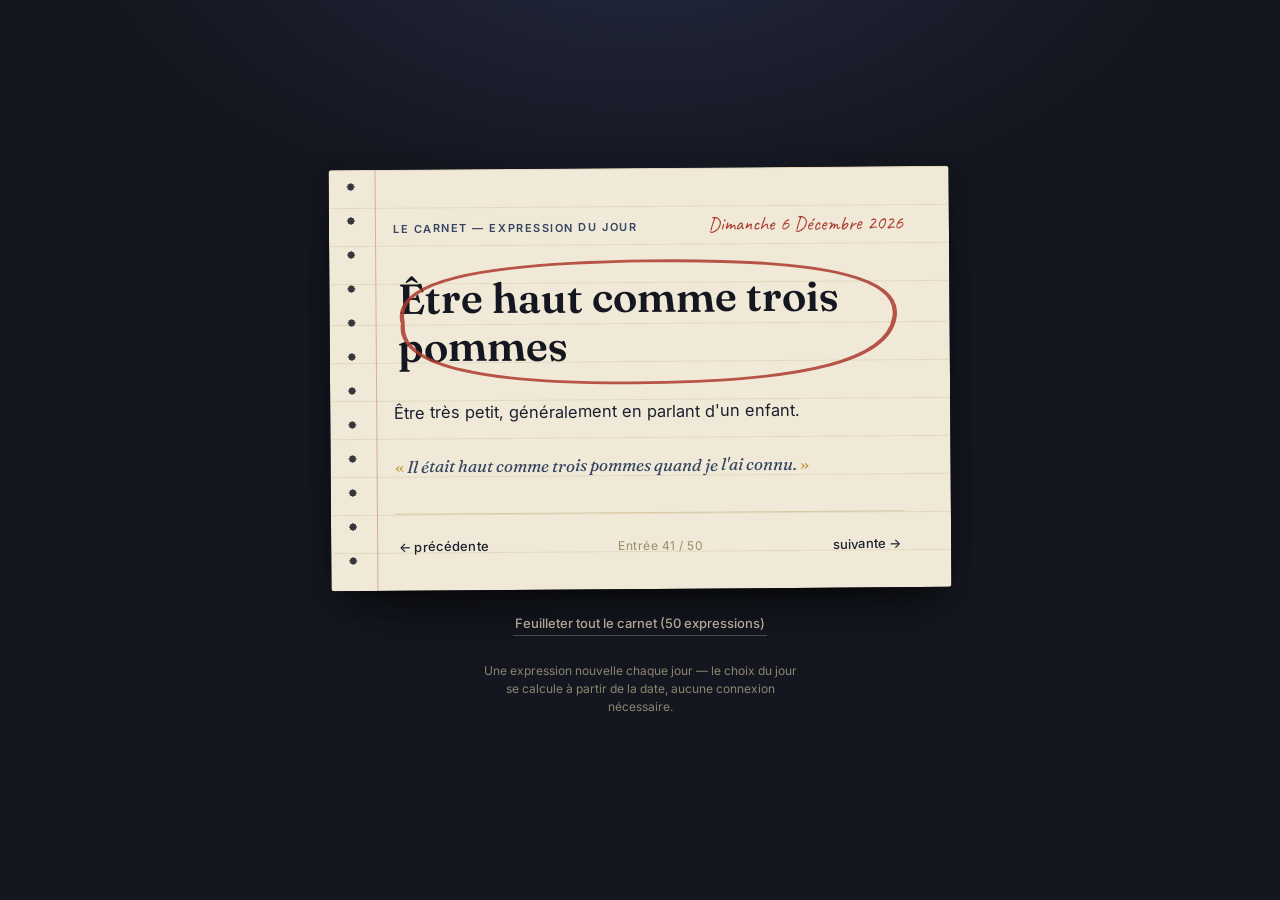
==== index.html @ fdf53a5b "Premier envoi du site" ====
<!DOCTYPE html>
<html lang="fr">
<head>
<meta charset="UTF-8">
<meta name="viewport" content="width=device-width, initial-scale=1.0">
<title>Le Carnet — Expression du jour</title>
<meta name="description" content="Une nouvelle expression française chaque jour, expliquée et illustrée par un exemple.">
<link rel="preconnect" href="https://fonts.googleapis.com">
<link rel="preconnect" href="https://fonts.gstatic.com" crossorigin>
<link href="https://fonts.googleapis.com/css2?family=Fraunces:ital,opsz,wght@0,9..144,400;0,9..144,600;1,9..144,500&family=Inter:wght@400;500;600&family=Caveat:wght@500;700&display=swap" rel="stylesheet">
<link rel="stylesheet" href="style.css">
</head>
<body>

<div class="page">

  <div class="notebook" id="notebook">
    <div class="spiral" aria-hidden="true"></div>

    <header class="entry-header">
      <span class="eyebrow">Le carnet — expression du jour</span>
      <span class="date" id="date"></span>
    </header>

    <div class="entry-body">
      <h1 class="expression">
        <span class="circle-wrap">
          <span id="expr-text">Chargement…</span>
          <svg class="scribble" viewBox="0 0 320 120" preserveAspectRatio="none" aria-hidden="true">
            <path d="M18,60 C12,24 60,8 160,7 C270,6 306,26 302,58 C298,96 250,113 160,114 C64,115 16,98 18,62" />
          </svg>
        </span>
      </h1>

      <p class="explication" id="explication"></p>

      <blockquote class="exemple">
        <span class="quote-mark">«</span>
        <span id="exemple"></span>
        <span class="quote-mark">»</span>
      </blockquote>
    </div>

    <footer class="entry-footer">
      <button id="prev" class="nav-btn" aria-label="Expression précédente">← précédente</button>
      <div class="counter-wrap">
        <span class="counter" id="counter"></span>
        <button id="today-btn" class="today-badge hidden">aujourd'hui</button>
      </div>
      <button id="next" class="nav-btn" aria-label="Expression suivante">suivante →</button>
    </footer>
  </div>

  <button id="toggle-archive" class="archive-link">Feuilleter tout le carnet (<span id="archive-count"></span> expressions)</button>

  <div id="archive" class="archive hidden">
    <input type="text" id="archive-search" placeholder="Chercher une expression…" autocomplete="off">
    <ul id="archive-list"></ul>
  </div>

  <p class="colophon">Une expression nouvelle chaque jour — le choix du jour se calcule à partir de la date, aucune connexion nécessaire.</p>

</div>

<script src="data.js"></script>
<script src="script.js"></script>
</body>
</html>
---- style.css ----
:root {
  --ink: #14171f;
  --ink-soft: #1c2130;
  --paper: #f1e9d8;
  --paper-shadow: #e2d6bb;
  --rule: #d7c9a6;
  --red: #ab3a2e;
  --blue: #33445e;
  --gold: #b8912f;
  --font-display: "Fraunces", serif;
  --font-body: "Inter", sans-serif;
  --font-hand: "Caveat", cursive;
}

* { box-sizing: border-box; }

html { scroll-behavior: smooth; }

body {
  margin: 0;
  min-height: 100vh;
  background:
    radial-gradient(ellipse 900px 500px at 50% -10%, #232840 0%, transparent 60%),
    var(--ink);
  font-family: var(--font-body);
  color: var(--ink);
  display: flex;
  align-items: center;
  justify-content: center;
  padding: 48px 20px 64px;
}

.page {
  width: 100%;
  max-width: 620px;
  display: flex;
  flex-direction: column;
  align-items: center;
  gap: 22px;
}

/* ---------- Notebook card ---------- */

.notebook {
  position: relative;
  width: 100%;
  background: var(--paper);
  border-radius: 3px;
  padding: 44px 46px 30px 64px;
  box-shadow:
    0 1px 0 var(--paper-shadow) inset,
    0 30px 60px -20px rgba(0,0,0,0.6),
    0 8px 24px -8px rgba(0,0,0,0.5);
  transform: rotate(-0.4deg);
  background-image:
    repeating-linear-gradient(
      to bottom,
      transparent 0px,
      transparent 37px,
      var(--rule) 38px
    );
  background-position: 0 118px;
}

.notebook::before {
  /* red margin rule */
  content: "";
  position: absolute;
  left: 46px;
  top: 0;
  bottom: 0;
  width: 1px;
  background: rgba(171, 58, 46, 0.35);
}

.spiral {
  position: absolute;
  left: 16px;
  top: 0;
  bottom: 0;
  width: 12px;
  display: flex;
  flex-direction: column;
  justify-content: space-evenly;
  align-items: center;
}
.spiral::before,
.spiral::after,
.spiral {
  content: "";
}
.spiral {
  background-image: radial-gradient(circle, var(--ink) 0 3.5px, transparent 3.6px);
  background-size: 12px 34px;
  background-repeat: repeat-y;
  opacity: 0.85;
}

.entry-header {
  position: relative;
  display: flex;
  justify-content: space-between;
  align-items: baseline;
  gap: 12px;
  flex-wrap: wrap;
  margin-bottom: 30px;
}

.eyebrow {
  font-family: var(--font-body);
  font-weight: 600;
  font-size: 11px;
  letter-spacing: 0.14em;
  text-transform: uppercase;
  color: var(--blue);
}

.date {
  font-family: var(--font-hand);
  font-size: 20px;
  color: var(--red);
  text-transform: capitalize;
}

.entry-body { position: relative; }

.expression {
  margin: 0 0 22px;
  font-family: var(--font-display);
  font-weight: 600;
  font-style: normal;
  font-size: clamp(28px, 6vw, 42px);
  line-height: 1.15;
  color: var(--ink);
}

.circle-wrap {
  position: relative;
  display: inline-block;
  padding: 6px 4px;
}

.circle-wrap .scribble {
  position: absolute;
  inset: -14px -22px;
  width: calc(100% + 44px);
  height: calc(100% + 28px);
  pointer-events: none;
}
.circle-wrap .scribble path {
  fill: none;
  stroke: var(--red);
  stroke-width: 2.5;
  stroke-linecap: round;
  opacity: 0.85;
}

.explication {
  margin: 0 0 26px;
  font-family: var(--font-body);
  font-size: 16.5px;
  line-height: 1.65;
  color: var(--ink-soft);
  max-width: 46ch;
}

.exemple {
  margin: 0 0 8px;
  padding: 0;
  font-family: var(--font-display);
  font-style: italic;
  font-size: 17px;
  line-height: 1.6;
  color: var(--blue);
  border: none;
}
.exemple .quote-mark {
  font-family: var(--font-display);
  color: var(--gold);
  font-style: normal;
}

.entry-footer {
  margin-top: 34px;
  padding-top: 18px;
  border-top: 1px solid var(--rule);
  display: flex;
  align-items: center;
  justify-content: space-between;
  gap: 12px;
  flex-wrap: wrap;
}

.nav-btn {
  font-family: var(--font-body);
  font-weight: 500;
  font-size: 13px;
  color: var(--ink-soft);
  background: none;
  border: none;
  cursor: pointer;
  padding: 6px 4px;
  letter-spacing: 0.01em;
  transition: color 0.15s ease, transform 0.15s ease;
}
.nav-btn:hover { color: var(--red); }
.nav-btn:focus-visible {
  outline: 2px solid var(--blue);
  outline-offset: 3px;
  border-radius: 2px;
}

.counter-wrap {
  display: flex;
  align-items: center;
  gap: 10px;
}

.counter {
  font-family: var(--font-body);
  font-size: 12px;
  color: var(--rule);
  color: #9b8c68;
  letter-spacing: 0.04em;
}

.today-badge {
  font-family: var(--font-hand);
  font-size: 15px;
  color: var(--red);
  background: none;
  border: 1px dashed var(--red);
  border-radius: 20px;
  padding: 2px 12px 4px;
  cursor: pointer;
}
.today-badge.hidden { display: none; }

/* ---------- Archive ---------- */

.archive-link {
  font-family: var(--font-body);
  font-size: 13px;
  font-weight: 500;
  color: #c9beac;
  background: none;
  border: none;
  border-bottom: 1px solid rgba(201,190,172,0.35);
  padding: 4px 2px;
  cursor: pointer;
}
.archive-link:hover { color: var(--paper); border-color: var(--paper); }

.archive {
  width: 100%;
  background: var(--paper);
  border-radius: 3px;
  padding: 22px 26px;
  box-shadow: 0 20px 40px -20px rgba(0,0,0,0.5);
}
.archive.hidden { display: none; }

#archive-search {
  width: 100%;
  font-family: var(--font-body);
  font-size: 14px;
  padding: 10px 12px;
  border: 1px solid var(--rule);
  background: #fbf7ee;
  border-radius: 3px;
  margin-bottom: 12px;
  color: var(--ink);
}
#archive-search:focus-visible {
  outline: 2px solid var(--blue);
  outline-offset: 1px;
}

.archive ul {
  list-style: none;
  margin: 0;
  padding: 0;
  max-height: 340px;
  overflow-y: auto;
}

.archive li {
  border-bottom: 1px solid var(--rule);
}
.archive li:last-child { border-bottom: none; }

.archive li button {
  width: 100%;
  text-align: left;
  background: none;
  border: none;
  cursor: pointer;
  padding: 10px 4px;
  font-family: var(--font-display);
  font-size: 15px;
  color: var(--ink-soft);
}
.archive li button:hover { color: var(--red); }

/* ---------- Colophon ---------- */

.colophon {
  font-family: var(--font-body);
  font-size: 12px;
  color: #8b8570;
  text-align: center;
  max-width: 40ch;
  line-height: 1.5;
  margin: 4px 0 0;
}

/* ---------- Responsive ---------- */

@media (max-width: 520px) {
  .notebook { padding: 36px 22px 24px 46px; }
  .notebook::before { left: 26px; }
  .spiral { left: 6px; }
}

@media (prefers-reduced-motion: reduce) {
  * { transition: none !important; }
}
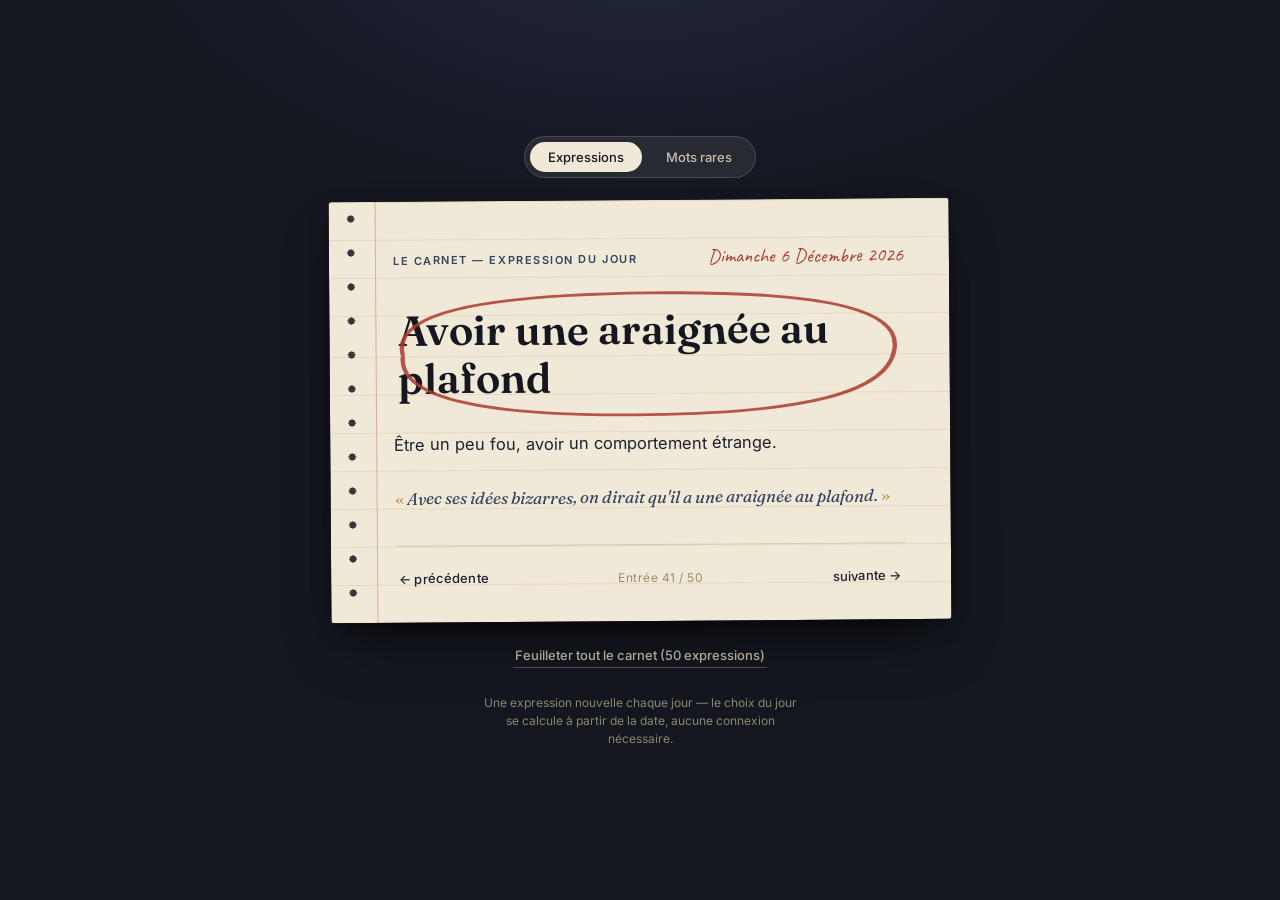
==== commit d84190e1: "Update index.html" ====
--- a/index.html
+++ b/index.html
@@ -3,7 +3,7 @@
 <head>
 <meta charset="UTF-8">
 <meta name="viewport" content="width=device-width, initial-scale=1.0">
-<title>Le Carnet — Expression du jour</title>
+<title>Le Carnet — expression du jour</title>
 <meta name="description" content="Une nouvelle expression française chaque jour, expliquée et illustrée par un exemple.">
 <link rel="preconnect" href="https://fonts.googleapis.com">
 <link rel="preconnect" href="https://fonts.gstatic.com" crossorigin>
@@ -13,6 +13,11 @@
 <body>
 
 <div class="page">
+
+  <nav class="site-nav">
+    <a href="index.html" class="active">Expressions</a>
+    <a href="mots.html">Mots rares</a>
+  </nav>
 
   <div class="notebook" id="notebook">
     <div class="spiral" aria-hidden="true"></div>
@@ -62,7 +67,7 @@
 
 </div>
 
-<script src="data.js"></script>
-<script src="script.js"></script>
+<script src="expressions-data-niche.js"></script>
+<script src="expressions-script.js"></script>
 </body>
 </html>
--- a/style.css
+++ b/style.css
@@ -37,6 +37,46 @@
   flex-direction: column;
   align-items: center;
   gap: 22px;
+}
+
+.site-nav {
+  display: flex;
+  gap: 6px;
+  background: rgba(241, 233, 216, 0.08);
+  border: 1px solid rgba(241, 233, 216, 0.16);
+  border-radius: 999px;
+  padding: 5px;
+}
+
+.site-nav a {
+  font-family: var(--font-body);
+  font-weight: 500;
+  font-size: 13px;
+  text-decoration: none;
+  color: #c9beac;
+  padding: 7px 18px;
+  border-radius: 999px;
+  transition: background 0.15s ease, color 0.15s ease;
+}
+
+.site-nav a:hover {
+  color: var(--paper);
+}
+
+.site-nav a.active {
+  background: var(--paper);
+  color: var(--ink);
+}
+
+.nature-tag {
+  display: inline-block;
+  margin-left: 10px;
+  font-family: var(--font-hand);
+  font-size: 18px;
+  font-weight: 500;
+  color: var(--blue);
+  vertical-align: middle;
+  transform: rotate(-2deg);
 }
 
 /* ---------- Notebook card ---------- */
